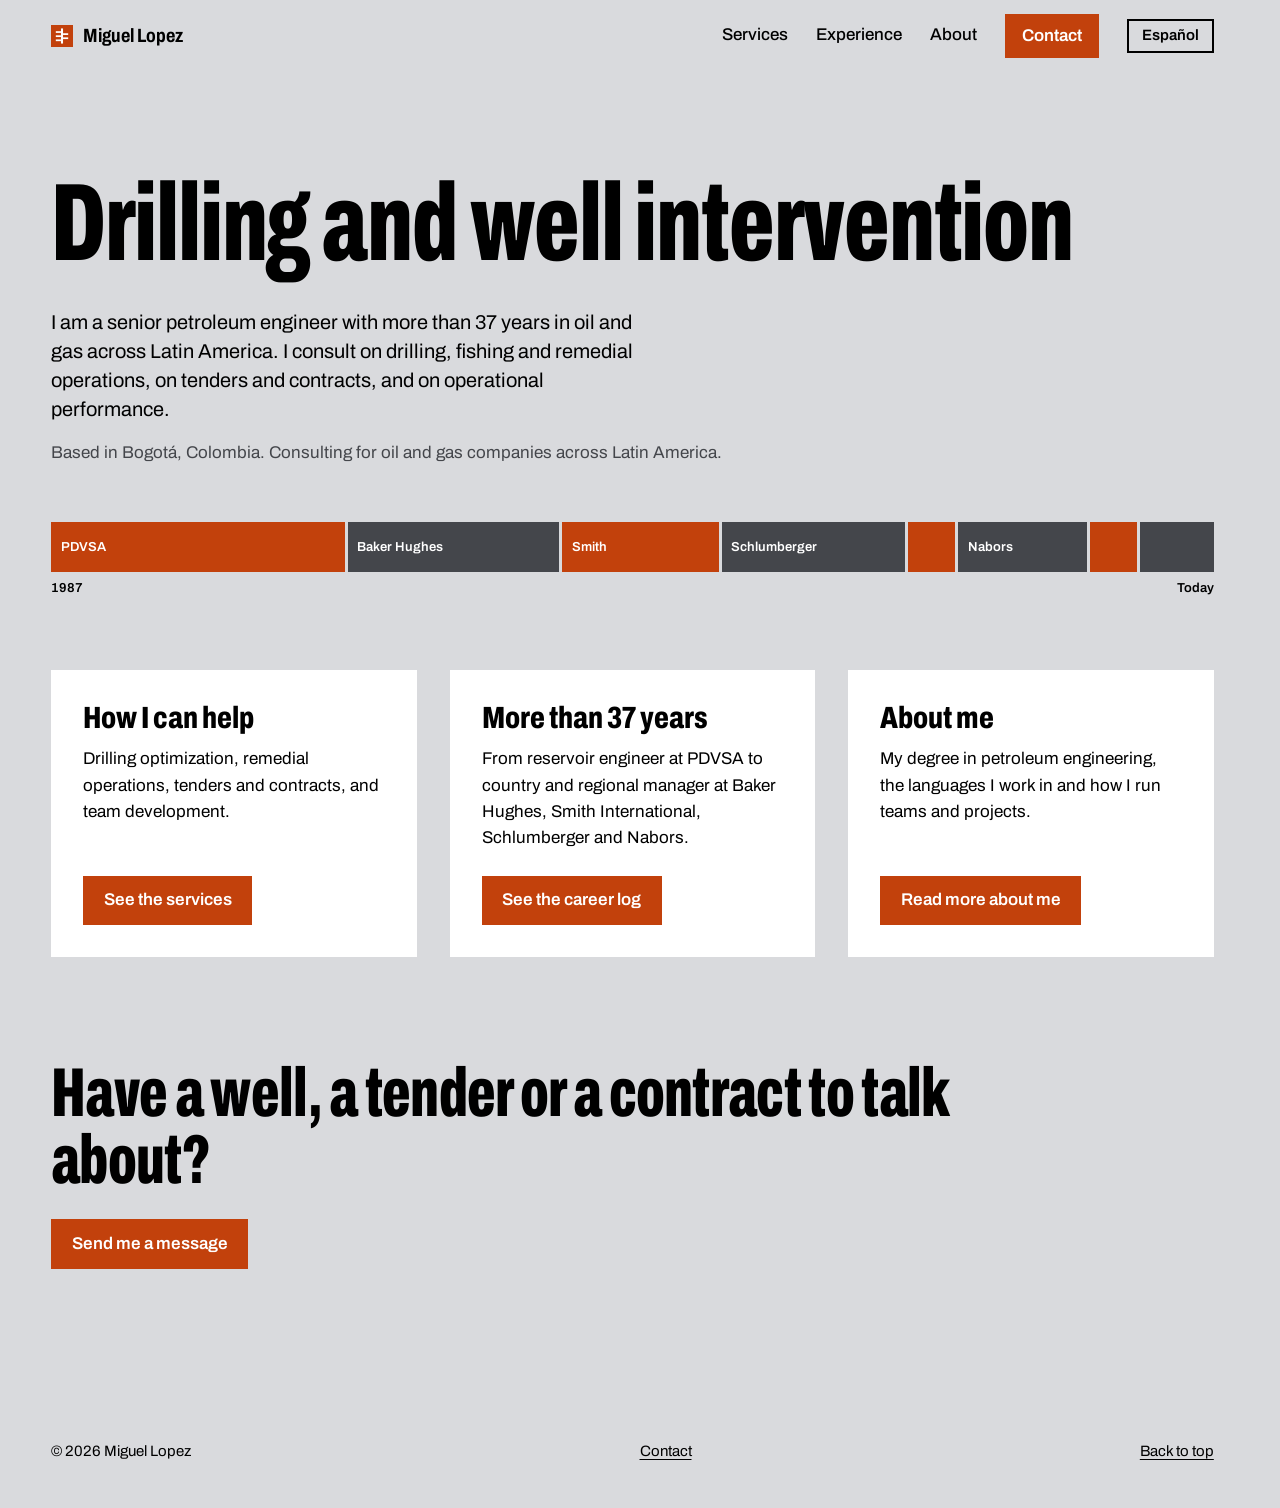
==== index.html @ 460500a6 "Add first version of the portfolio site Static site in English with a Spanish switch: home, services" ====
<!doctype html>
<html lang="en">
<head>
  <meta charset="utf-8">
  <meta name="viewport" content="width=device-width, initial-scale=1">
  <meta name="robots" content="noindex, nofollow">
  <title data-i18n="home.title">Miguel Lopez | Drilling and well intervention consultant</title>
  <meta name="description" content="Miguel Lopez is a senior petroleum engineer with more than 37 years in oil and gas across Latin America. Consulting on drilling, remedial operations, tenders and contracts." data-i18n-attr="content:home.desc">
  <meta name="theme-color" content="#d9dadd">
  <meta property="og:type" content="website">
  <meta property="og:title" content="Miguel Lopez | Drilling and well intervention consultant" data-i18n-attr="content:home.ogtitle">
  <meta property="og:description" content="Miguel Lopez is a senior petroleum engineer with more than 37 years in oil and gas across Latin America. Consulting on drilling, remedial operations, tenders and contracts." data-i18n-attr="content:home.desc">
  <link rel="icon" href="favicon.svg" type="image/svg+xml">
  <link rel="preconnect" href="https://fonts.googleapis.com">
  <link rel="preconnect" href="https://fonts.gstatic.com" crossorigin>
  <link rel="stylesheet" href="https://fonts.googleapis.com/css2?family=Archivo:wdth,wght@62..125,100..900&display=swap">
  <link rel="stylesheet" href="css/styles.css?v=20261123a">
</head>
<body id="top" data-page="home">
  <a class="skip-link" href="#main" data-i18n="skip">Skip to content</a>

  <header class="site-header">
    <div class="wrap">
      <a class="brand" href="index.html">
        <img src="favicon.svg" alt="" width="22" height="22">
        <span>Miguel Lopez</span>
      </a>
      <nav class="site-nav" aria-label="Main" data-i18n-attr="aria-label:nav.label">
        <ul class="nav-list">
          <li><a href="services.html" data-i18n="nav.services">Services</a></li>
          <li><a href="experience.html" data-i18n="nav.experience">Experience</a></li>
          <li><a href="about.html" data-i18n="nav.about">About</a></li>
          <li><a class="nav-cta" href="contact.html" data-i18n="nav.contact">Contact</a></li>
          <li><button class="lang-btn" id="lang-toggle" type="button" lang="es">Español</button></li>
        </ul>
      </nav>
    </div>
  </header>

  <main id="main" class="page wrap">
    <section class="hero">
      <h1 class="hero-title" data-i18n="home.10">Drilling and well intervention</h1>
      <p class="lede" data-i18n="home.11">I am a senior petroleum engineer with more than 37 years in oil and gas across Latin America. I consult on drilling, fishing and remedial operations, on tenders and contracts, and on operational performance.</p>
      <p class="hero-note" data-i18n="home.12">Based in Bogotá, Colombia. Consulting for oil and gas companies across Latin America.</p>
    </section>

    <figure class="strip-wrap">
      <div class="strip" role="img" aria-label="Career timeline from 1987 to today: PDVSA, Baker Hughes, Smith International, Schlumberger, independent work, Nabors, Wellbore Integrity Solutions and Roku Tech." data-i18n-attr="aria-label:home.strip.label">
        <span class="c2" style="--w: 10"><b>PDVSA</b></span>
        <span class="c1" style="--w: 7"><b>Baker Hughes</b></span>
        <span class="c2" style="--w: 5"><b>Smith</b></span>
        <span class="c1" style="--w: 6"><b>Schlumberger</b></span>
        <span class="c2" style="--w: 1"></span>
        <span class="c1" style="--w: 4"><b>Nabors</b></span>
        <span class="c2" style="--w: 1"></span>
        <span class="c1" style="--w: 2"></span>
      </div>
      <p class="strip-axis" aria-hidden="true"><span>1987</span><span data-i18n="strip.now">Today</span></p>
    </figure>

    <section class="cards" aria-label="Where to start" data-i18n-attr="aria-label:home.cards">
        <article class="card">
          <h2 class="card-title" data-i18n="home.1">How I can help</h2>
          <p data-i18n="home.2">Drilling optimization, remedial operations, tenders and contracts, and team development.</p>
          <p class="card-foot"><a class="btn" href="services.html" data-i18n="home.3">See the services</a></p>
        </article>
        <article class="card">
          <h2 class="card-title" data-i18n="home.4">More than 37 years</h2>
          <p data-i18n="home.5">From reservoir engineer at PDVSA to country and regional manager at Baker Hughes, Smith International, Schlumberger and Nabors.</p>
          <p class="card-foot"><a class="btn" href="experience.html" data-i18n="home.6">See the career log</a></p>
        </article>
        <article class="card">
          <h2 class="card-title" data-i18n="home.7">About me</h2>
          <p data-i18n="home.8">My degree in petroleum engineering, the languages I work in and how I run teams and projects.</p>
          <p class="card-foot"><a class="btn" href="about.html" data-i18n="home.9">Read more about me</a></p>
        </article>
    </section>

    <section class="closing" aria-labelledby="closing-title">
      <h2 class="closing-title" data-i18n="closing.title" id="closing-title">Have a well, a tender or a contract to talk about?</h2>
      <p class="closing-action"><a class="btn" href="contact.html" data-i18n="closing.btn">Send me a message</a></p>
    </section>
  </main>

  <footer class="site-footer">
    <div class="wrap">
      <p>&copy; <span data-year>2026</span> Miguel Lopez</p>
      <ul class="footer-links">
        <li><a href="contact.html" data-i18n="foot.contact">Contact</a></li>
      </ul>
      <a href="#top" data-i18n="foot.top">Back to top</a>
    </div>
  </footer>

  <script src="js/i18n.js?v=20261123a"></script>
  <script src="js/site.js?v=20261123a"></script>
</body>
</html>
---- css/styles.css ----
/* ==========================================================================
   Miguel Lopez: consulting site
   The page is a pasteboard with white panels on it. The one distinctive piece is the career
   strip and log: a drilling log where every company is a layer, as wide (strip) or as tall
   (log) as the years spent there. Everything else stays quiet.
   ========================================================================== */

/* ---------- Tokens ---------- */
:root {
  --pasteboard: #d9dadd;
  --artboard: #ffffff;
  --ink: #000000;
  --ink-soft: #44464b;
  --accent: #c2410c;        /* safety orange: white text on it is 5.2:1 */
  --accent-deep: #9a3412;   /* white text 7.3:1, and readable as text on the grey */
  --error: #a3001b;

  --font: "Archivo", "Bahnschrift", "Helvetica Neue", Arial, system-ui, sans-serif;

  --gutter: clamp(16px, 4vw, 56px);
  --gap: clamp(20px, 2.6vw, 40px);
  --max: 1360px;

  --step--1: 0.8125rem;
  --step-0: 1.0625rem;
  --step-1: 1.25rem;
  --step-2: clamp(1.5rem, 2.4vw, 2rem);
  --step-closing: clamp(2.1rem, 5.4vw, 4.4rem);
  --step-hero: clamp(2.7rem, 8.6vw, 8.5rem);
}

/* ---------- Base ---------- */
*,
*::before,
*::after { box-sizing: border-box; }

html {
  background: var(--pasteboard);
  -webkit-text-size-adjust: 100%;
  scroll-padding-top: 5rem;
  scrollbar-gutter: stable;
}

@media (prefers-reduced-motion: no-preference) {
  html { scroll-behavior: smooth; }
}

body {
  margin: 0;
  font-family: var(--font);
  font-size: var(--step-0);
  line-height: 1.55;
  color: var(--ink);
  background: var(--pasteboard);
  -webkit-font-smoothing: antialiased;
}

h1, h2, h3, p, ul, ol, dl, dd, figure { margin: 0; }
ul[class], ol[class] { list-style: none; padding: 0; }
button { font: inherit; color: inherit; }

a {
  color: inherit;
  text-underline-offset: 0.18em;
  text-decoration-thickness: 0.08em;
}
a:hover { text-decoration-thickness: 0.16em; }

[hidden] { display: none !important; }

:focus-visible {
  outline: 3px solid var(--accent-deep);
  outline-offset: 3px;
}

.visually-hidden {
  position: absolute;
  width: 1px; height: 1px;
  margin: -1px; padding: 0;
  overflow: hidden;
  clip: rect(0 0 0 0);
  white-space: nowrap;
  border: 0;
}

.skip-link {
  position: absolute;
  left: var(--gutter);
  top: -4rem;
  z-index: 100;
  padding: 0.6rem 1rem;
  background: var(--ink);
  color: #fff;
}
.skip-link:focus { top: 0.75rem; }

.wrap {
  width: 100%;
  max-width: var(--max);
  margin-inline: auto;
  padding-inline: var(--gutter);
}

.page { padding-block: clamp(1.5rem, 4vw, 3.5rem) clamp(3rem, 7vw, 6rem); }

/* ---------- Header ---------- */
.site-header {
  position: sticky;
  top: 0;
  z-index: 20;
  background: var(--pasteboard);
}
.site-header .wrap {
  display: flex;
  flex-wrap: wrap;
  align-items: center;
  justify-content: space-between;
  gap: 0.5rem 2rem;
  padding-block: 0.9rem;
}

.brand {
  display: inline-flex;
  align-items: center;
  gap: 0.6rem;
  padding-block: 0.25rem;
  font-size: 1.2rem;
  font-weight: 700;
  font-stretch: 80%;
  text-decoration: none;
}

.nav-list {
  display: flex;
  flex-wrap: wrap;
  align-items: center;
  gap: 0.25rem 1.75rem;
}
.site-nav a {
  display: inline-block;
  padding: 0.25rem 0;
  border-bottom: 2px solid transparent;
  font-weight: 500;
  text-decoration: none;
}
.site-nav a:hover { border-bottom-color: var(--ink); }
.site-nav a[aria-current] { border-bottom-color: var(--ink); font-weight: 700; }
.site-nav a.nav-cta {
  padding: 0.4rem 0.95rem;
  border: 2px solid var(--accent);
  background: var(--accent);
  color: #fff;
  font-weight: 600;
}
.site-nav a.nav-cta:hover { background: var(--accent-deep); border-color: var(--accent-deep); }

.lang-btn {
  min-height: 2rem;
  padding: 0.2rem 0.8rem;
  border: 2px solid var(--ink);
  background: transparent;
  font-size: 0.9375rem;
  font-weight: 600;
  cursor: pointer;
}
.lang-btn:hover { background: var(--ink); color: #fff; }

@media (max-width: 560px) {
  .site-header { position: static; }
  .nav-list { gap: 0.25rem 0.85rem; }
  .site-nav a.nav-cta { padding: 0.35rem 0.75rem; }
}

/* ---------- Buttons ---------- */
.btn {
  display: inline-block;
  padding: 0.6rem 1.15rem;
  border: 2px solid var(--accent);
  background: var(--accent);
  color: #fff;
  font-weight: 600;
  text-decoration: none;
  cursor: pointer;
}
.btn:hover { background: var(--accent-deep); border-color: var(--accent-deep); text-decoration: none; }
.btn--quiet { background: transparent; color: var(--ink); border-color: var(--ink); }
.btn--quiet:hover { background: var(--ink); border-color: var(--ink); color: #fff; }

/* ---------- Headlines ---------- */
.hero { padding-block: clamp(1rem, 4vw, 3rem) 0; }

.hero-title {
  max-width: 13em;
  font-size: var(--step-hero);
  font-weight: 800;
  font-stretch: 62%;
  line-height: 0.95;
  letter-spacing: -0.01em;
  overflow-wrap: break-word;
}

.lede { max-width: 38rem; margin-top: 2rem; font-size: var(--step-1); line-height: 1.45; }
.hero-note { margin-top: 1rem; color: var(--ink-soft); }

/* ---------- Career strip (Home and Experience) ---------- */
.strip-wrap { margin-top: clamp(2rem, 5vw, 3.5rem); }
.strip {
  display: flex;
  gap: 3px;
  height: 3.1rem;
}
.strip span {
  flex: var(--w) 1 0;
  min-width: 5px;
  display: flex;
  align-items: center;
  padding-inline: 0.6rem;
  overflow: hidden;
  color: #fff;
  font-size: var(--step--1);
  font-weight: 600;
  white-space: nowrap;
}
.strip b { font-weight: 600; }
.c1 { --c: var(--ink-soft); }
.c2 { --c: var(--accent); }
.strip span.c1, .strip span.c2 { background: var(--c); }
.strip-axis {
  display: flex;
  justify-content: space-between;
  margin-top: 0.4rem;
  font-size: var(--step--1);
  font-weight: 600;
  font-variant-numeric: tabular-nums;
}
@media (max-width: 640px) {
  .strip { height: 2.2rem; }
  .strip b { display: none; }
}

/* ---------- Home cards ---------- */
.cards {
  display: grid;
  grid-template-columns: repeat(auto-fit, minmax(min(100%, 19rem), 1fr));
  gap: var(--gap);
  margin-top: clamp(2.5rem, 6vw, 4.5rem);
}
.card {
  display: flex;
  flex-direction: column;
  gap: 0.75rem;
  padding: clamp(1.25rem, 2.6vw, 2rem);
  background: var(--artboard);
}
.card-title {
  font-size: var(--step-2);
  font-weight: 800;
  font-stretch: 75%;
  line-height: 1.05;
}
.card p { max-width: 30rem; }
.card-foot { margin-top: auto; padding-top: 0.75rem; }

/* ---------- Services ---------- */
.services { margin-top: clamp(2.5rem, 6vw, 4.5rem); }
.service {
  display: grid;
  grid-template-columns: minmax(0, 5fr) minmax(0, 7fr);
  gap: 0.5rem clamp(1.5rem, 4vw, 4rem);
  padding-block: clamp(1.25rem, 2.6vw, 2rem);
  border-top: 2px solid var(--ink);
}
.service:last-child { border-bottom: 2px solid var(--ink); }
.service-title {
  font-size: var(--step-2);
  font-weight: 800;
  font-stretch: 75%;
  line-height: 1.05;
}
.service-text { max-width: 38rem; }
@media (max-width: 760px) {
  .service { grid-template-columns: 1fr; }
}

/* ---------- Career log (Experience) ---------- */
ol.log {
  margin-top: clamp(2rem, 5vw, 3.5rem);
  padding: clamp(1.25rem, 3vw, 2.5rem);
  background: var(--artboard);
}
.log-item {
  display: grid;
  grid-template-columns: 8.5rem 14px minmax(0, 1fr);
  column-gap: clamp(1rem, 3vw, 2.5rem);
  padding-bottom: clamp(1.5rem, 3vw, 2.5rem);
}
.log-item + .log-item { padding-top: 0; }
.log-item:last-child { padding-bottom: 0; }
.log-years {
  font-weight: 700;
  font-variant-numeric: tabular-nums;
  line-height: 1.3;
  padding-top: 0.15rem;
}
.log-rail { background: var(--c); }
.log-company {
  font-size: var(--step-2);
  font-weight: 800;
  font-stretch: 75%;
  line-height: 1.05;
}
.log-place { margin-top: 0.15rem; color: var(--ink-soft); }
.log-roles { margin-block: 0.6rem 0.75rem; }
.log-roles li { padding-block: 0.1rem; }
.log-role { font-weight: 600; }
.log-role-years { color: var(--ink-soft); font-variant-numeric: tabular-nums; }
.log-body p { max-width: 42rem; }
.log-body p + p { margin-top: 0.7rem; }
@media (max-width: 700px) {
  .log-item { grid-template-columns: 10px minmax(0, 1fr); column-gap: 1rem; }
  .log-rail { grid-column: 1; grid-row: 1 / span 2; }
  .log-years { grid-column: 2; grid-row: 1; padding-top: 0; }
  .log-body { grid-column: 2; grid-row: 2; }
}

/* ---------- About ---------- */
.profile {
  display: grid;
  grid-template-columns: minmax(0, 7fr) minmax(0, 5fr);
  gap: clamp(1.5rem, 4vw, 4rem);
  margin-top: clamp(1.5rem, 4vw, 3rem);
  padding: clamp(1.25rem, 3.4vw, 3rem);
  background: var(--artboard);
}
.profile-name {
  font-size: var(--step-2);
  font-weight: 800;
  font-stretch: 75%;
  line-height: 1.05;
}
.profile-role { margin-top: 0.2rem; color: var(--ink-soft); font-weight: 600; }
.profile-main p:not(.profile-role) { max-width: 38rem; margin-top: 1rem; }
ol.steps {
  list-style: decimal;
  margin: 0.75rem 0 0;
  padding-left: 1.4rem;
  font-weight: 600;
}
ol.steps li { padding-left: 0.3rem; }
ol.steps + p { margin-top: 1rem; }
.facts { display: grid; gap: 1.25rem; align-content: start; }
.facts dt { font-size: var(--step--1); font-weight: 700; color: var(--ink-soft); }
.facts dd { margin-top: 0.15rem; }
.facts > div { padding-top: 0.9rem; border-top: 2px solid var(--ink); }
@media (max-width: 860px) {
  .profile { grid-template-columns: 1fr; }
}

.ways { margin-top: clamp(2.5rem, 6vw, 4.5rem); }
.ways-title {
  font-size: var(--step-2);
  font-weight: 800;
  font-stretch: 75%;
  line-height: 1.05;
}
.ways-list {
  display: grid;
  grid-template-columns: repeat(auto-fit, minmax(min(100%, 19rem), 1fr));
  gap: 0 var(--gap);
  margin-top: 1.25rem;
}
.ways-list li { padding-block: 0.9rem; border-top: 2px solid var(--ink); }

/* ---------- Contact ---------- */
.contact-grid {
  display: grid;
  grid-template-columns: minmax(0, 5fr) minmax(0, 7fr);
  gap: clamp(1.5rem, 4vw, 4rem);
  margin-top: clamp(1rem, 3vw, 2rem);
}
.contact-intro .lede { margin-top: 0; }
@media (max-width: 860px) {
  .contact-grid { grid-template-columns: 1fr; }
}
.form {
  display: grid;
  gap: 1.1rem;
  padding: clamp(1.25rem, 3vw, 2rem);
  background: var(--artboard);
}
.field { display: grid; gap: 0.4rem; }
.field label { font-weight: 600; }
.field input,
.field textarea {
  width: 100%;
  padding: 0.65rem 0.8rem;
  border: 2px solid var(--ink);
  border-radius: 0;
  background: #fff;
  font: inherit;
  color: var(--ink);
}
.field textarea { min-height: 9rem; resize: vertical; }
.field input:focus-visible,
.field textarea:focus-visible { border-color: var(--accent-deep); outline-offset: 0; }
.field-note { color: var(--ink-soft); font-size: 0.9375rem; }
.form .btn { justify-self: start; }
.form .btn:disabled { opacity: 0.6; cursor: wait; }
.form-status { min-height: 1.5em; }
.form-status[data-state="success"] { font-weight: 600; }
.form-status[data-state="error"] { color: var(--error); font-weight: 600; }

/* ---------- Closing band ---------- */
.closing { padding-block: clamp(3.5rem, 8vw, 7rem) 0; }
.closing-title {
  max-width: 14em;
  font-size: var(--step-closing);
  font-weight: 800;
  font-stretch: 62%;
  line-height: 0.98;
  letter-spacing: -0.01em;
}
.closing-action { margin-top: 1.5rem; }

/* ---------- Footer ---------- */
.site-footer { padding-block: clamp(3rem, 6vw, 5rem) 2.5rem; font-size: 0.9375rem; }
.site-footer .wrap {
  display: flex;
  flex-wrap: wrap;
  justify-content: space-between;
  align-items: center;
  gap: 0.75rem 2rem;
}
.footer-links { display: flex; flex-wrap: wrap; gap: 0.25rem 1.5rem; }
.site-footer a { display: inline-block; padding-block: 0.3rem; }

/* ---------- 404 ---------- */
.lost { padding-block: clamp(2rem, 8vw, 6rem); }
.lede--after { margin-top: 1.5rem; }
.actions { display: flex; flex-wrap: wrap; gap: 0.75rem; margin-top: 2rem; }
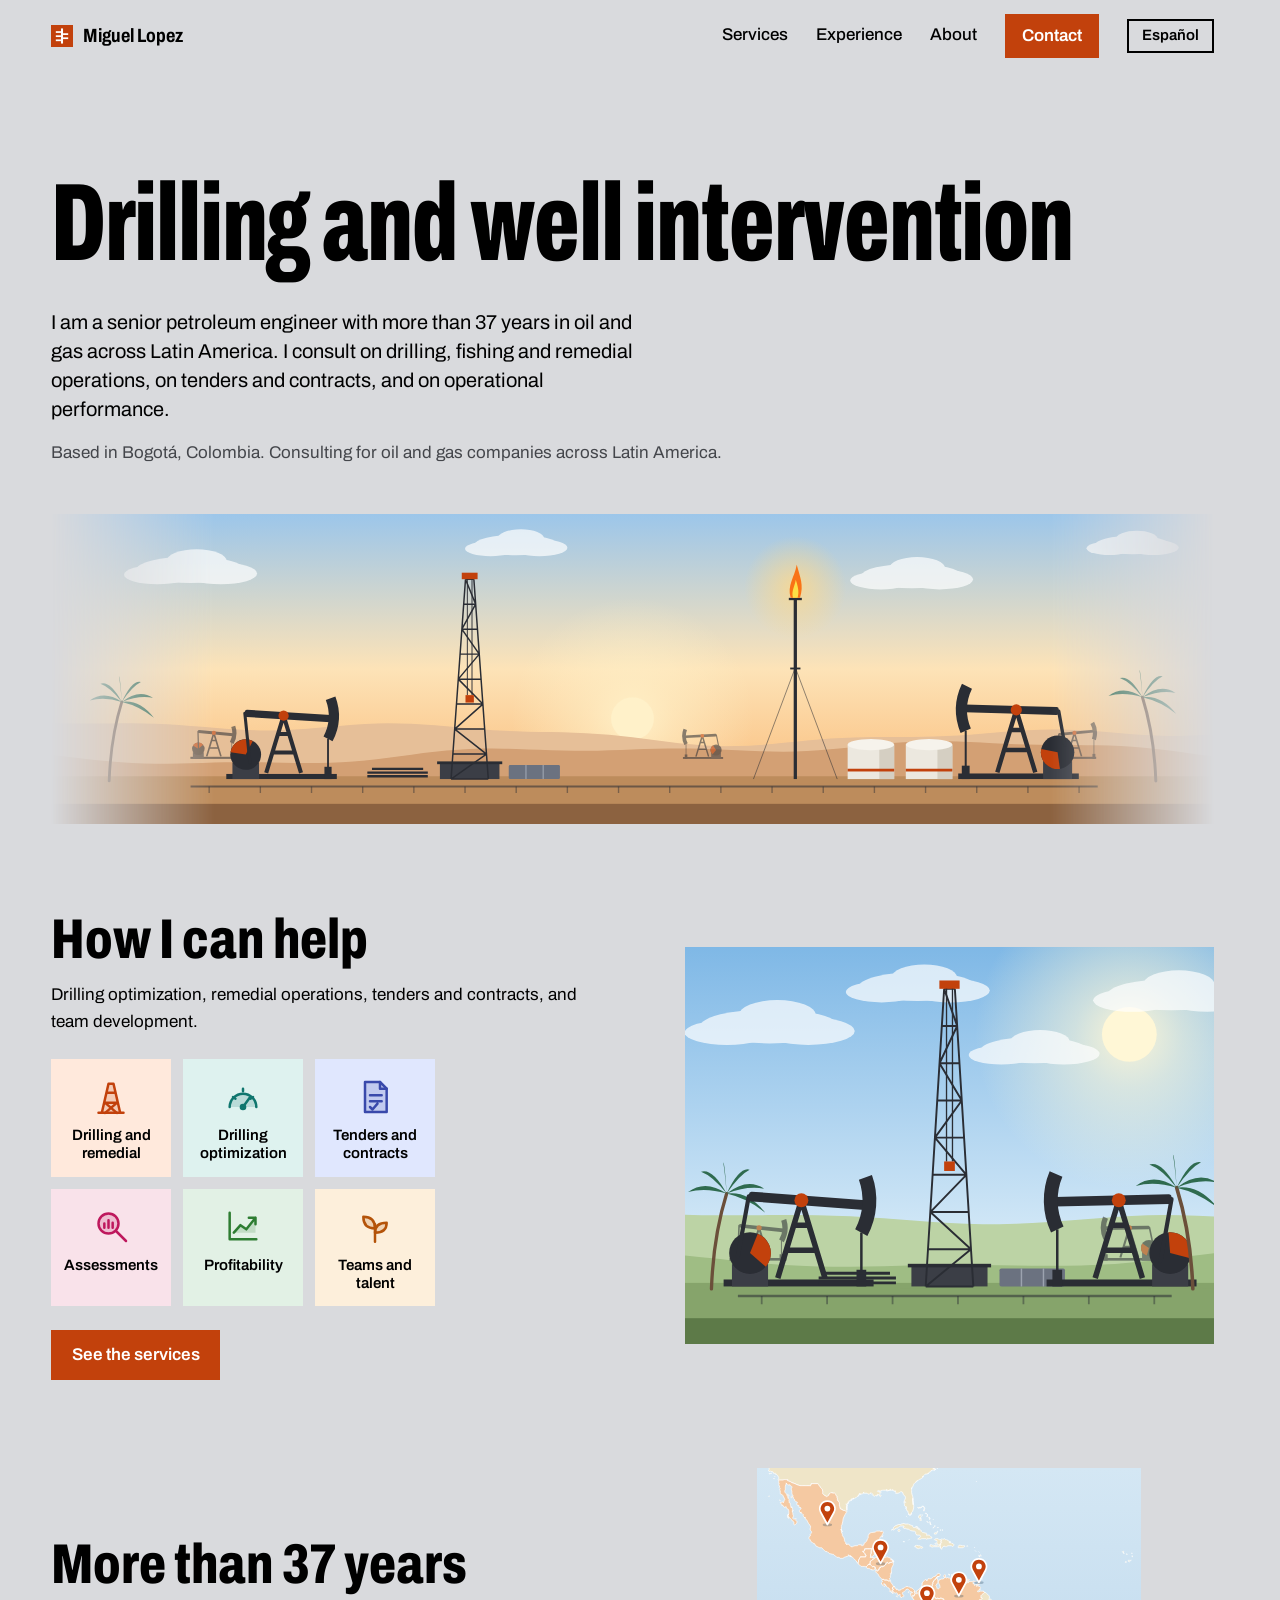
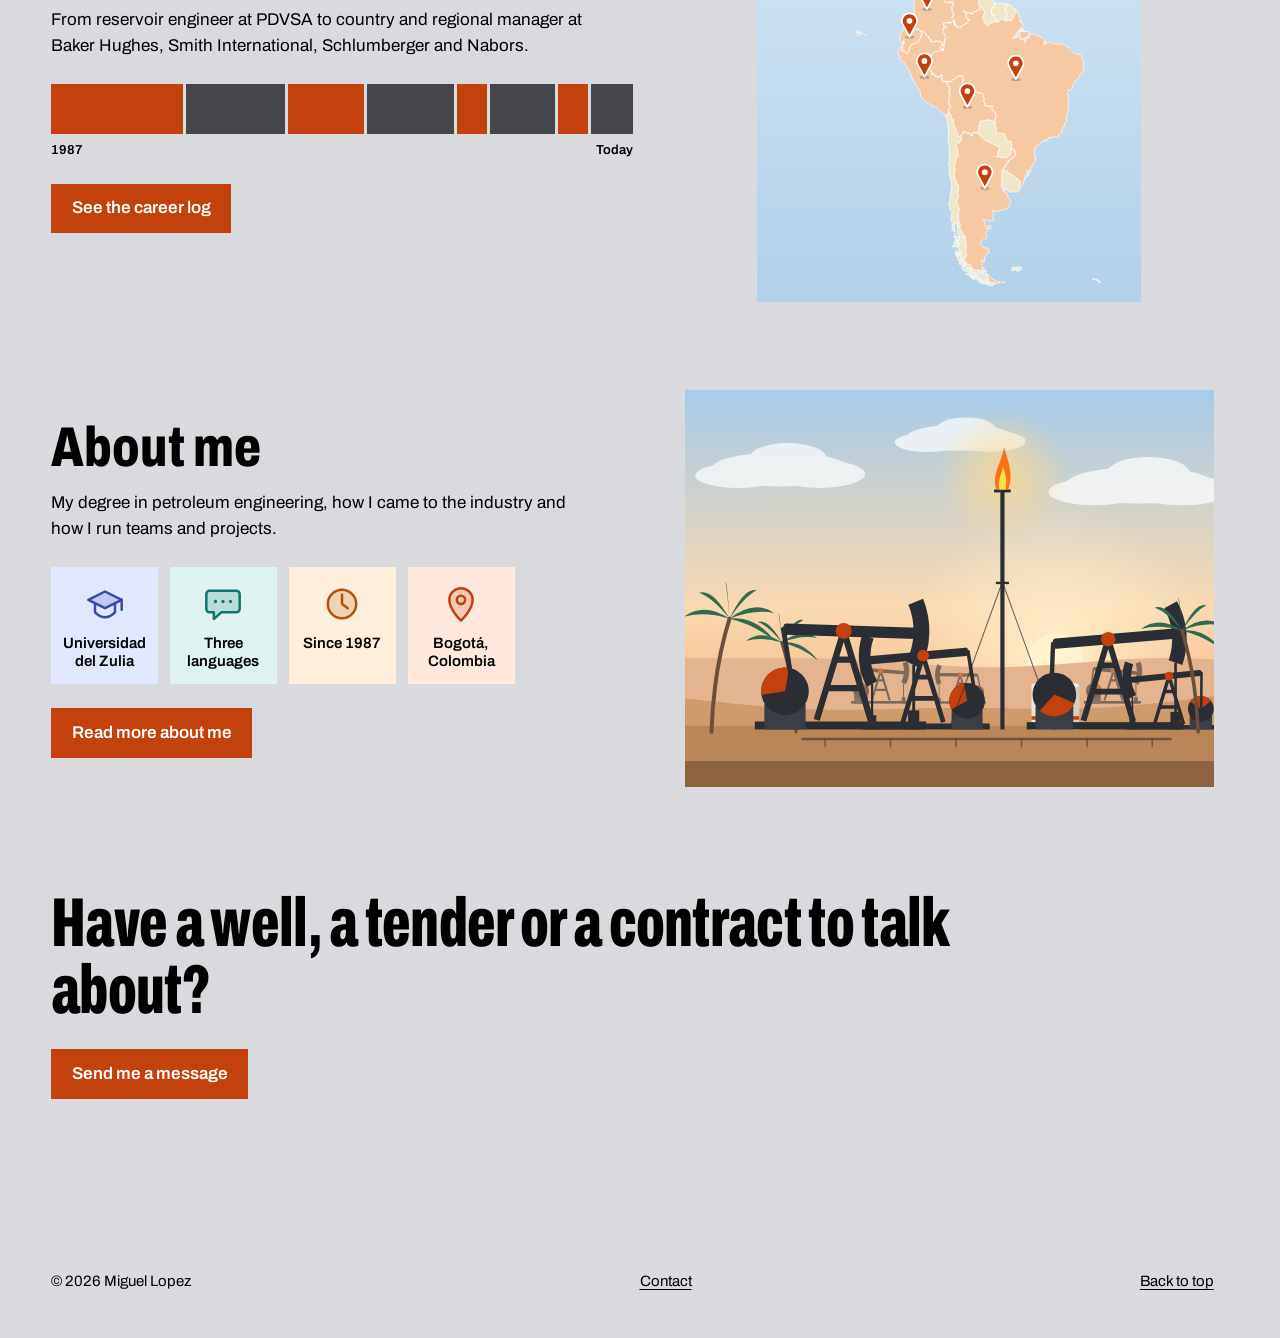
==== commit 21eb91ec: "Add oil-field pictures, icons and a map, and rewrite the About page Drawn scenes at the top of each " ====
--- a/index.html
+++ b/index.html
@@ -14,7 +14,7 @@
   <link rel="preconnect" href="https://fonts.googleapis.com">
   <link rel="preconnect" href="https://fonts.gstatic.com" crossorigin>
   <link rel="stylesheet" href="https://fonts.googleapis.com/css2?family=Archivo:wdth,wght@62..125,100..900&display=swap">
-  <link rel="stylesheet" href="css/styles.css?v=20261123a">
+  <link rel="stylesheet" href="css/styles.css?v=20261123d">
 </head>
 <body id="top" data-page="home">
   <a class="skip-link" href="#main" data-i18n="skip">Skip to content</a>
@@ -23,7 +23,7 @@
     <div class="wrap">
       <a class="brand" href="index.html">
         <img src="favicon.svg" alt="" width="22" height="22">
-        <span>Miguel Lopez</span>
+        <span translate="no">Miguel Lopez</span>
       </a>
       <nav class="site-nav" aria-label="Main" data-i18n-attr="aria-label:nav.label">
         <ul class="nav-list">
@@ -39,42 +39,68 @@
 
   <main id="main" class="page wrap">
     <section class="hero">
-      <h1 class="hero-title" data-i18n="home.10">Drilling and well intervention</h1>
-      <p class="lede" data-i18n="home.11">I am a senior petroleum engineer with more than 37 years in oil and gas across Latin America. I consult on drilling, fishing and remedial operations, on tenders and contracts, and on operational performance.</p>
-      <p class="hero-note" data-i18n="home.12">Based in Bogotá, Colombia. Consulting for oil and gas companies across Latin America.</p>
+      <h1 class="hero-title" data-i18n="home.20">Drilling and well intervention</h1>
+      <p class="lede" data-i18n="home.21">I am a senior petroleum engineer with more than 37 years in oil and gas across Latin America. I consult on drilling, fishing and remedial operations, on tenders and contracts, and on operational performance.</p>
+      <p class="hero-note" data-i18n="home.22">Based in Bogotá, Colombia. Consulting for oil and gas companies across Latin America.</p>
     </section>
 
-    <figure class="strip-wrap">
+    <div class="cover"><img src="assets/scenes/gold.svg" alt="" width="2500" height="667"></div>
+
+    <div class="rows">
+      <section class="row row--art" aria-labelledby="row-services">
+        <div class="row-main">
+          <h2 class="row-title" data-i18n="home.7" id="row-services">How I can help</h2>
+          <p class="row-text" data-i18n="home.8">Drilling optimization, remedial operations, tenders and contracts, and team development.</p>
+          <ul class="tiles tiles--3">
+          <li class="tile" style="--t: #ffe9dc"><img src="assets/icons/derrick.svg" alt="" width="40" height="40"><span data-i18n="home.1">Drilling and remedial</span></li>
+          <li class="tile" style="--t: #def2ef"><img src="assets/icons/gauge.svg" alt="" width="40" height="40"><span data-i18n="home.2">Drilling optimization</span></li>
+          <li class="tile" style="--t: #e0e7fe"><img src="assets/icons/contract.svg" alt="" width="40" height="40"><span data-i18n="home.3">Tenders and contracts</span></li>
+          <li class="tile" style="--t: #f9e2ea"><img src="assets/icons/magnifier.svg" alt="" width="40" height="40"><span data-i18n="home.4">Assessments</span></li>
+          <li class="tile" style="--t: #e2f1e5"><img src="assets/icons/trend.svg" alt="" width="40" height="40"><span data-i18n="home.5">Profitability</span></li>
+          <li class="tile" style="--t: #fdefdb"><img src="assets/icons/sprout.svg" alt="" width="40" height="40"><span data-i18n="home.6">Teams and talent</span></li>
+        </ul>
+          <p class="row-foot"><a class="btn" href="services.html" data-i18n="home.9">See the services</a></p>
+        </div>
+        <div class="row-art"><img src="assets/scenes/midday-card.svg" alt="" width="800" height="600"></div>
+      </section>
+
+      <section class="row row--art" aria-labelledby="row-experience">
+        <div class="row-main">
+          <h2 class="row-title" data-i18n="home.10" id="row-experience">More than 37 years</h2>
+          <p class="row-text" data-i18n-html="home.11">From reservoir engineer at <span translate="no">PDVSA</span> to country and regional manager at <span translate="no">Baker Hughes</span>, <span translate="no">Smith International</span>, <span translate="no">Schlumberger</span> and <span translate="no">Nabors</span>.</p>
+          <figure class="strip-wrap">
       <div class="strip" role="img" aria-label="Career timeline from 1987 to today: PDVSA, Baker Hughes, Smith International, Schlumberger, independent work, Nabors, Wellbore Integrity Solutions and Roku Tech." data-i18n-attr="aria-label:home.strip.label">
-        <span class="c2" style="--w: 10"><b>PDVSA</b></span>
-        <span class="c1" style="--w: 7"><b>Baker Hughes</b></span>
-        <span class="c2" style="--w: 5"><b>Smith</b></span>
-        <span class="c1" style="--w: 6"><b>Schlumberger</b></span>
+        <span class="c2" style="--w: 10"><b translate="no">PDVSA</b></span>
+        <span class="c1" style="--w: 7"><b translate="no">Baker Hughes</b></span>
+        <span class="c2" style="--w: 5"><b translate="no">Smith</b></span>
+        <span class="c1" style="--w: 6"><b translate="no">Schlumberger</b></span>
         <span class="c2" style="--w: 1"></span>
-        <span class="c1" style="--w: 4"><b>Nabors</b></span>
+        <span class="c1" style="--w: 4"><b translate="no">Nabors</b></span>
         <span class="c2" style="--w: 1"></span>
         <span class="c1" style="--w: 2"></span>
       </div>
       <p class="strip-axis" aria-hidden="true"><span>1987</span><span data-i18n="strip.now">Today</span></p>
     </figure>
+          <p class="row-foot"><a class="btn" href="experience.html" data-i18n="home.12">See the career log</a></p>
+        </div>
+        <div class="row-art row-art--map"><img src="assets/about/americas-map.svg" alt="" width="760" height="860"></div>
+      </section>
 
-    <section class="cards" aria-label="Where to start" data-i18n-attr="aria-label:home.cards">
-        <article class="card">
-          <h2 class="card-title" data-i18n="home.1">How I can help</h2>
-          <p data-i18n="home.2">Drilling optimization, remedial operations, tenders and contracts, and team development.</p>
-          <p class="card-foot"><a class="btn" href="services.html" data-i18n="home.3">See the services</a></p>
-        </article>
-        <article class="card">
-          <h2 class="card-title" data-i18n="home.4">More than 37 years</h2>
-          <p data-i18n="home.5">From reservoir engineer at PDVSA to country and regional manager at Baker Hughes, Smith International, Schlumberger and Nabors.</p>
-          <p class="card-foot"><a class="btn" href="experience.html" data-i18n="home.6">See the career log</a></p>
-        </article>
-        <article class="card">
-          <h2 class="card-title" data-i18n="home.7">About me</h2>
-          <p data-i18n="home.8">My degree in petroleum engineering, the languages I work in and how I run teams and projects.</p>
-          <p class="card-foot"><a class="btn" href="about.html" data-i18n="home.9">Read more about me</a></p>
-        </article>
-    </section>
+      <section class="row row--art" aria-labelledby="row-about">
+        <div class="row-main">
+          <h2 class="row-title" data-i18n="home.17" id="row-about">About me</h2>
+          <p class="row-text" data-i18n="home.18">My degree in petroleum engineering, how I came to the industry and how I run teams and projects.</p>
+          <ul class="tiles">
+          <li class="tile" style="--t: #e0e7fe"><img src="assets/icons/cap.svg" alt="" width="40" height="40"><span data-i18n-html="home.13"><span translate="no">Universidad del Zulia</span></span></li>
+          <li class="tile" style="--t: #def2ef"><img src="assets/icons/speech.svg" alt="" width="40" height="40"><span data-i18n="home.14">Three languages</span></li>
+          <li class="tile" style="--t: #fdefdb"><img src="assets/icons/clock.svg" alt="" width="40" height="40"><span data-i18n="home.15">Since 1987</span></li>
+          <li class="tile" style="--t: #ffe9dc"><img src="assets/icons/pin.svg" alt="" width="40" height="40"><span data-i18n="home.16">Bogotá, Colombia</span></li>
+        </ul>
+          <p class="row-foot"><a class="btn" href="about.html" data-i18n="home.19">Read more about me</a></p>
+        </div>
+        <div class="row-art"><img src="assets/scenes/dusk-card.svg" alt="" width="800" height="600"></div>
+      </section>
+    </div>
 
     <section class="closing" aria-labelledby="closing-title">
       <h2 class="closing-title" data-i18n="closing.title" id="closing-title">Have a well, a tender or a contract to talk about?</h2>
@@ -84,7 +110,7 @@
 
   <footer class="site-footer">
     <div class="wrap">
-      <p>&copy; <span data-year>2026</span> Miguel Lopez</p>
+      <p>&copy; <span data-year>2026</span> <span translate="no">Miguel Lopez</span></p>
       <ul class="footer-links">
         <li><a href="contact.html" data-i18n="foot.contact">Contact</a></li>
       </ul>
@@ -92,7 +118,7 @@
     </div>
   </footer>
 
-  <script src="js/i18n.js?v=20261123a"></script>
-  <script src="js/site.js?v=20261123a"></script>
+  <script src="js/i18n.js?v=20261123d"></script>
+  <script src="js/site.js?v=20261123d"></script>
 </body>
 </html>
--- a/css/styles.css
+++ b/css/styles.css
@@ -1,8 +1,8 @@
 /* ==========================================================================
    Miguel Lopez: consulting site
-   The page is a pasteboard with white panels on it. The one distinctive piece is the career
-   strip and log: a drilling log where every company is a layer, as wide (strip) or as tall
-   (log) as the years spent there. Everything else stays quiet.
+   The page is a pasteboard with white panels on it. The distinctive pieces are the career
+   strip and log (a drilling log where every company is a layer, as wide or as tall as the years
+   spent there) and the drawn oil-field scenes, in the same layout as the portfolio site.
    ========================================================================== */
 
 /* ---------- Tokens ---------- */
@@ -203,7 +203,7 @@
 .hero-note { margin-top: 1rem; color: var(--ink-soft); }
 
 /* ---------- Career strip (Home and Experience) ---------- */
-.strip-wrap { margin-top: clamp(2rem, 5vw, 3.5rem); }
+.strip-wrap { margin-top: clamp(2rem, 5vw, 3.5rem); container-type: inline-size; }
 .strip {
   display: flex;
   gap: 3px;
@@ -235,31 +235,101 @@
 }
 @media (max-width: 640px) {
   .strip { height: 2.2rem; }
+}
+/* The names only fit when the strip is wide enough; the text around it lists the companies. */
+@container (max-width: 40rem) {
   .strip b { display: none; }
 }
 
-/* ---------- Home cards ---------- */
-.cards {
-  display: grid;
-  grid-template-columns: repeat(auto-fit, minmax(min(100%, 19rem), 1fr));
-  gap: var(--gap);
-  margin-top: clamp(2.5rem, 6vw, 4.5rem);
-}
-.card {
+/* ---------- Pictures, tiles and the rows on the home page ---------- */
+.cover {
+  aspect-ratio: 15 / 4;
+  overflow: hidden;
+  margin-top: clamp(1.5rem, 4vw, 3rem);
+  -webkit-mask-image: linear-gradient(90deg, transparent 0, #000 14%, #000 86%, transparent 100%);
+  mask-image: linear-gradient(90deg, transparent 0, #000 14%, #000 86%, transparent 100%);
+}
+.cover img { display: block; width: 100%; height: 100%; object-fit: cover; }
+@media (max-width: 760px) {
+  .cover {
+    aspect-ratio: 2 / 1;
+    -webkit-mask-image: linear-gradient(90deg, transparent 0, #000 8%, #000 92%, transparent 100%);
+    mask-image: linear-gradient(90deg, transparent 0, #000 8%, #000 92%, transparent 100%);
+  }
+}
+
+.icon-box {
+  display: grid;
+  place-items: center;
+  flex: none;
+  width: 3.5rem;
+  height: 3.5rem;
+  background: var(--t, #fff);
+}
+.icon-box img { width: 2rem; height: 2rem; }
+.icon-box--big { width: 4.5rem; height: 4.5rem; }
+.icon-box--big img { width: 2.5rem; height: 2.5rem; }
+
+.tiles {
+  display: grid;
+  grid-template-columns: repeat(auto-fill, minmax(6.25rem, 1fr));
+  gap: 0.75rem;
+  max-width: 48rem;
+  margin-top: 1.5rem;
+}
+.tile {
   display: flex;
   flex-direction: column;
-  gap: 0.75rem;
-  padding: clamp(1.25rem, 2.6vw, 2rem);
-  background: var(--artboard);
-}
-.card-title {
-  font-size: var(--step-2);
+  align-items: center;
+  gap: 0.6rem;
+  padding: 1.1rem 0.5rem 0.9rem;
+  background: var(--t, #fff);
+  font-size: 0.9375rem;
+  font-weight: 600;
+  line-height: 1.2;
+  text-align: center;
+}
+.tile img { width: 2.5rem; height: 2.5rem; }
+.tiles--3 { grid-template-columns: repeat(3, minmax(0, 1fr)); max-width: 24rem; }
+.tiles--steps { grid-template-columns: repeat(auto-fit, minmax(9rem, 1fr)); max-width: 52rem; }
+.step-no {
+  font-size: 2.25rem;
+  font-weight: 800;
+  font-stretch: 62%;
+  line-height: 1;
+  color: var(--accent-deep);
+}
+@media (max-width: 560px) {
+  .tiles { grid-template-columns: repeat(3, minmax(0, 1fr)); gap: 0.5rem; }
+  .tiles--steps { grid-template-columns: repeat(2, minmax(0, 1fr)); }
+  .tile { padding-inline: 0.25rem; font-size: 0.875rem; }
+}
+
+.rows { display: grid; gap: clamp(3rem, 7vw, 5.5rem); margin-top: clamp(3rem, 7vw, 5.5rem); }
+.row-title {
+  font-size: clamp(2rem, 4.4vw, 3.5rem);
   font-weight: 800;
   font-stretch: 75%;
-  line-height: 1.05;
-}
-.card p { max-width: 30rem; }
-.card-foot { margin-top: auto; padding-top: 0.75rem; }
+  line-height: 1;
+}
+.row-text { max-width: 34rem; margin-top: 0.9rem; }
+.row-foot { margin-top: 1.5rem; }
+.row .strip-wrap { max-width: 48rem; margin-top: 1.5rem; }
+.row--art {
+  display: grid;
+  grid-template-columns: minmax(0, 1.1fr) minmax(0, 1fr);
+  gap: clamp(1.5rem, 4vw, 4rem);
+  align-items: center;
+}
+.row-art { overflow: hidden; background: var(--artboard); }
+.row-art img { display: block; width: 100%; height: auto; }
+.row-art--map { background: none; text-align: center; }
+.row-art--map img { max-width: 24rem; margin-inline: auto; }
+@media (max-width: 900px) {
+  .row--art { grid-template-columns: 1fr; }
+  .row-art { max-width: 32rem; }
+}
+.method { margin-top: clamp(3rem, 7vw, 5.5rem); }
 
 /* ---------- Services ---------- */
 .services { margin-top: clamp(2.5rem, 6vw, 4.5rem); }
@@ -277,6 +347,7 @@
   font-stretch: 75%;
   line-height: 1.05;
 }
+.service-head { display: flex; align-items: center; gap: 1rem; }
 .service-text { max-width: 38rem; }
 @media (max-width: 760px) {
   .service { grid-template-columns: 1fr; }
@@ -303,6 +374,9 @@
   padding-top: 0.15rem;
 }
 .log-rail { background: var(--c); }
+.log-head { display: flex; align-items: center; gap: 0.9rem; }
+.log-head .icon-box { width: 3rem; height: 3rem; }
+.log-head .icon-box img { width: 1.75rem; height: 1.75rem; }
 .log-company {
   font-size: var(--step-2);
   font-weight: 800;
@@ -323,53 +397,94 @@
   .log-body { grid-column: 2; grid-row: 2; }
 }
 
-/* ---------- About ---------- */
+/* The map of the Americas: on the Experience page and in the About card */
+.exp-top {
+  display: grid;
+  grid-template-columns: minmax(0, 1.6fr) minmax(0, 1fr);
+  gap: clamp(1.5rem, 4vw, 4rem);
+  align-items: center;
+}
+.exp-text .strip-wrap { margin-top: clamp(1.5rem, 3vw, 2.5rem); }
+.map { background: var(--artboard); padding: 0.75rem 0.75rem 1rem; }
+.map img { display: block; width: 100%; height: auto; }
+.map figcaption { margin-top: 0.6rem; font-size: 0.875rem; line-height: 1.4; color: var(--ink-soft); }
+@media (max-width: 860px) {
+  .exp-top { grid-template-columns: 1fr; }
+  .map { max-width: 26rem; }
+}
+
+/* ---------- About: the profile card ---------- */
 .profile {
-  display: grid;
-  grid-template-columns: minmax(0, 7fr) minmax(0, 5fr);
-  gap: clamp(1.5rem, 4vw, 4rem);
-  margin-top: clamp(1.5rem, 4vw, 3rem);
-  padding: clamp(1.25rem, 3.4vw, 3rem);
+  --pad: clamp(1.25rem, 3.5vw, 3rem);
+  --photo: clamp(7.5rem, 14vw, 11.5rem);
   background: var(--artboard);
+  padding-bottom: clamp(1.25rem, 3vw, 2.5rem);
+}
+.profile-cover { margin-top: 0; }
+.profile-head { padding-inline: var(--pad); }
+.profile-photo {
+  display: block;
+  position: relative;
+  width: var(--photo);
+  height: var(--photo);
+  margin-top: calc(var(--photo) / -2);
+  border: 6px solid var(--artboard);
+  border-radius: 50%;
+  background: var(--artboard);
+  box-shadow: 0 0 0 1px rgba(0, 0, 0, 0.12);
+  object-fit: cover;
 }
 .profile-name {
+  margin-top: 1rem;
+  font-size: clamp(2.1rem, 5vw, 3.75rem);
+  font-weight: 800;
+  font-stretch: 62%;
+  line-height: 1;
+  letter-spacing: -0.01em;
+}
+.profile-place { margin-top: 0.5rem; color: var(--ink-soft); }
+.profile-lede { max-width: 44rem; margin-top: 1.25rem; font-size: var(--step-1); line-height: 1.45; }
+.profile-body {
+  display: grid;
+  grid-template-columns: minmax(0, 1.4fr) minmax(0, 1fr);
+  gap: clamp(2rem, 5vw, 5rem);
+  margin: clamp(1.5rem, 3vw, 2.5rem) var(--pad) 0;
+  padding-top: clamp(1.5rem, 3vw, 2.5rem);
+  border-top: 1px solid rgba(0, 0, 0, 0.14);
+}
+.profile-section h2 {
+  margin-bottom: 1rem;
   font-size: var(--step-2);
   font-weight: 800;
   font-stretch: 75%;
   line-height: 1.05;
 }
-.profile-role { margin-top: 0.2rem; color: var(--ink-soft); font-weight: 600; }
-.profile-main p:not(.profile-role) { max-width: 38rem; margin-top: 1rem; }
-ol.steps {
-  list-style: decimal;
-  margin: 0.75rem 0 0;
-  padding-left: 1.4rem;
-  font-weight: 600;
-}
-ol.steps li { padding-left: 0.3rem; }
-ol.steps + p { margin-top: 1rem; }
-.facts { display: grid; gap: 1.25rem; align-content: start; }
-.facts dt { font-size: var(--step--1); font-weight: 700; color: var(--ink-soft); }
-.facts dd { margin-top: 0.15rem; }
-.facts > div { padding-top: 0.9rem; border-top: 2px solid var(--ink); }
-@media (max-width: 860px) {
-  .profile { grid-template-columns: 1fr; }
-}
-
-.ways { margin-top: clamp(2.5rem, 6vw, 4.5rem); }
-.ways-title {
-  font-size: var(--step-2);
-  font-weight: 800;
-  font-stretch: 75%;
-  line-height: 1.05;
-}
-.ways-list {
-  display: grid;
-  grid-template-columns: repeat(auto-fit, minmax(min(100%, 19rem), 1fr));
-  gap: 0 var(--gap);
-  margin-top: 1.25rem;
-}
-.ways-list li { padding-block: 0.9rem; border-top: 2px solid var(--ink); }
+.profile-section h2.profile-h2--next { margin-top: clamp(2rem, 4vw, 3rem); }
+.profile-story p { max-width: 40rem; font-size: 1.125rem; line-height: 1.6; }
+.profile-story p + p { margin-top: 1rem; }
+.strengths { max-width: 40rem; margin-top: 1.25rem; }
+.strength {
+  display: grid;
+  grid-template-columns: 3.5rem minmax(0, 1fr);
+  gap: 1rem;
+  padding-block: 1rem;
+  border-top: 1px solid rgba(0, 0, 0, 0.14);
+}
+.strength-title { font-size: 1.125rem; font-weight: 700; line-height: 1.2; }
+.strength p { margin-top: 0.25rem; font-size: 1.0625rem; line-height: 1.5; }
+.profile-side { display: grid; align-content: start; gap: clamp(2rem, 4vw, 3rem); }
+.glance { display: grid; grid-template-columns: repeat(2, minmax(0, 1fr)); gap: 0.75rem; }
+.fact { display: grid; align-content: start; gap: 0.3rem; padding: 1rem; background: var(--t); }
+.fact dt { display: grid; gap: 0.5rem; font-size: 0.8125rem; font-weight: 700; color: var(--ink-soft); }
+.fact dt img { width: 2.25rem; height: 2.25rem; }
+.fact dd { font-size: 0.9375rem; font-weight: 600; line-height: 1.3; }
+.profile .map { padding: 0; background: none; }
+@media (max-width: 900px) {
+  .profile-body { grid-template-columns: 1fr; }
+}
+@media (max-width: 480px) {
+  .glance { grid-template-columns: 1fr; }
+}
 
 /* ---------- Contact ---------- */
 .contact-grid {
@@ -379,6 +494,11 @@
   margin-top: clamp(1rem, 3vw, 2rem);
 }
 .contact-intro .lede { margin-top: 0; }
+.contact-art { aspect-ratio: 4 / 3; margin-top: 2rem; overflow: hidden; }
+.contact-art img { display: block; width: 100%; height: 100%; object-fit: cover; }
+@media (max-width: 860px) {
+  .contact-art { aspect-ratio: 2 / 1; }
+}
 @media (max-width: 860px) {
   .contact-grid { grid-template-columns: 1fr; }
 }
@@ -420,6 +540,7 @@
   line-height: 0.98;
   letter-spacing: -0.01em;
 }
+.closing-sub { max-width: 34rem; margin-top: 1rem; font-size: var(--step-1); line-height: 1.45; }
 .closing-action { margin-top: 1.5rem; }
 
 /* ---------- Footer ---------- */
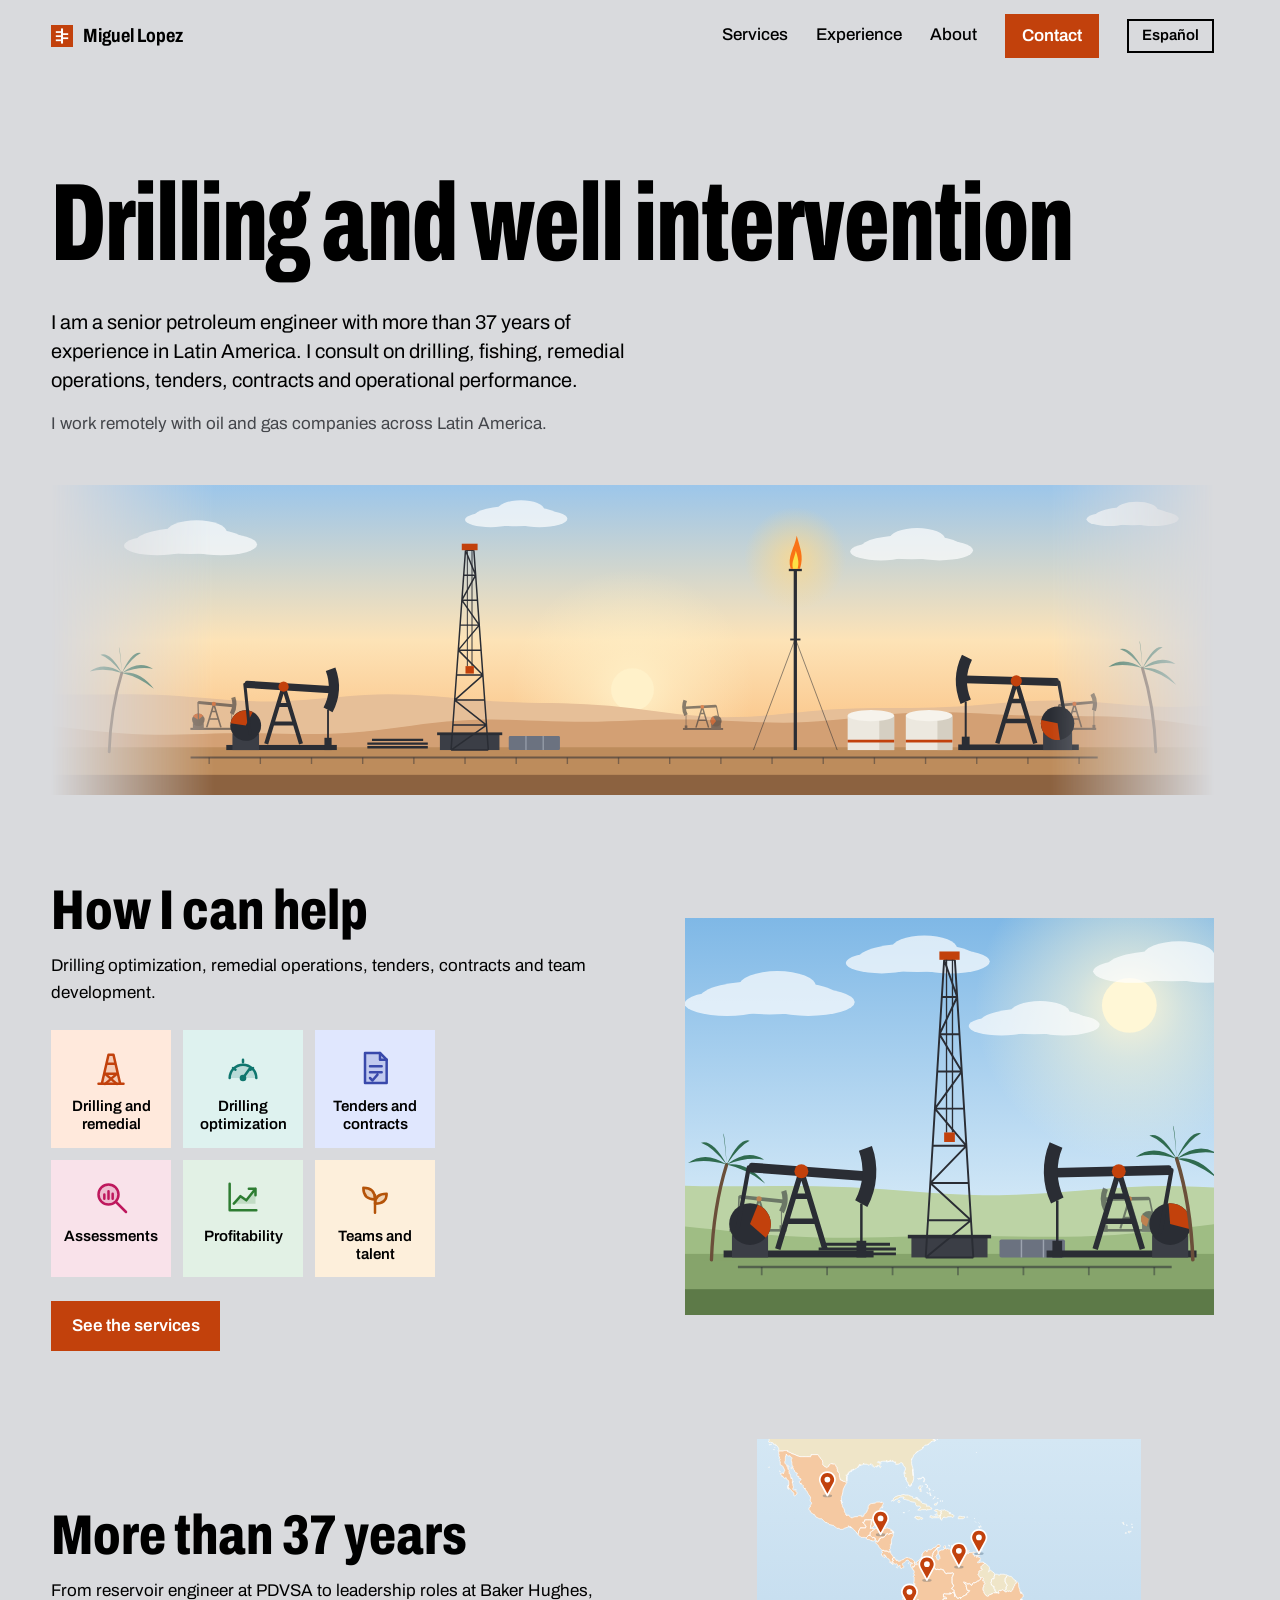
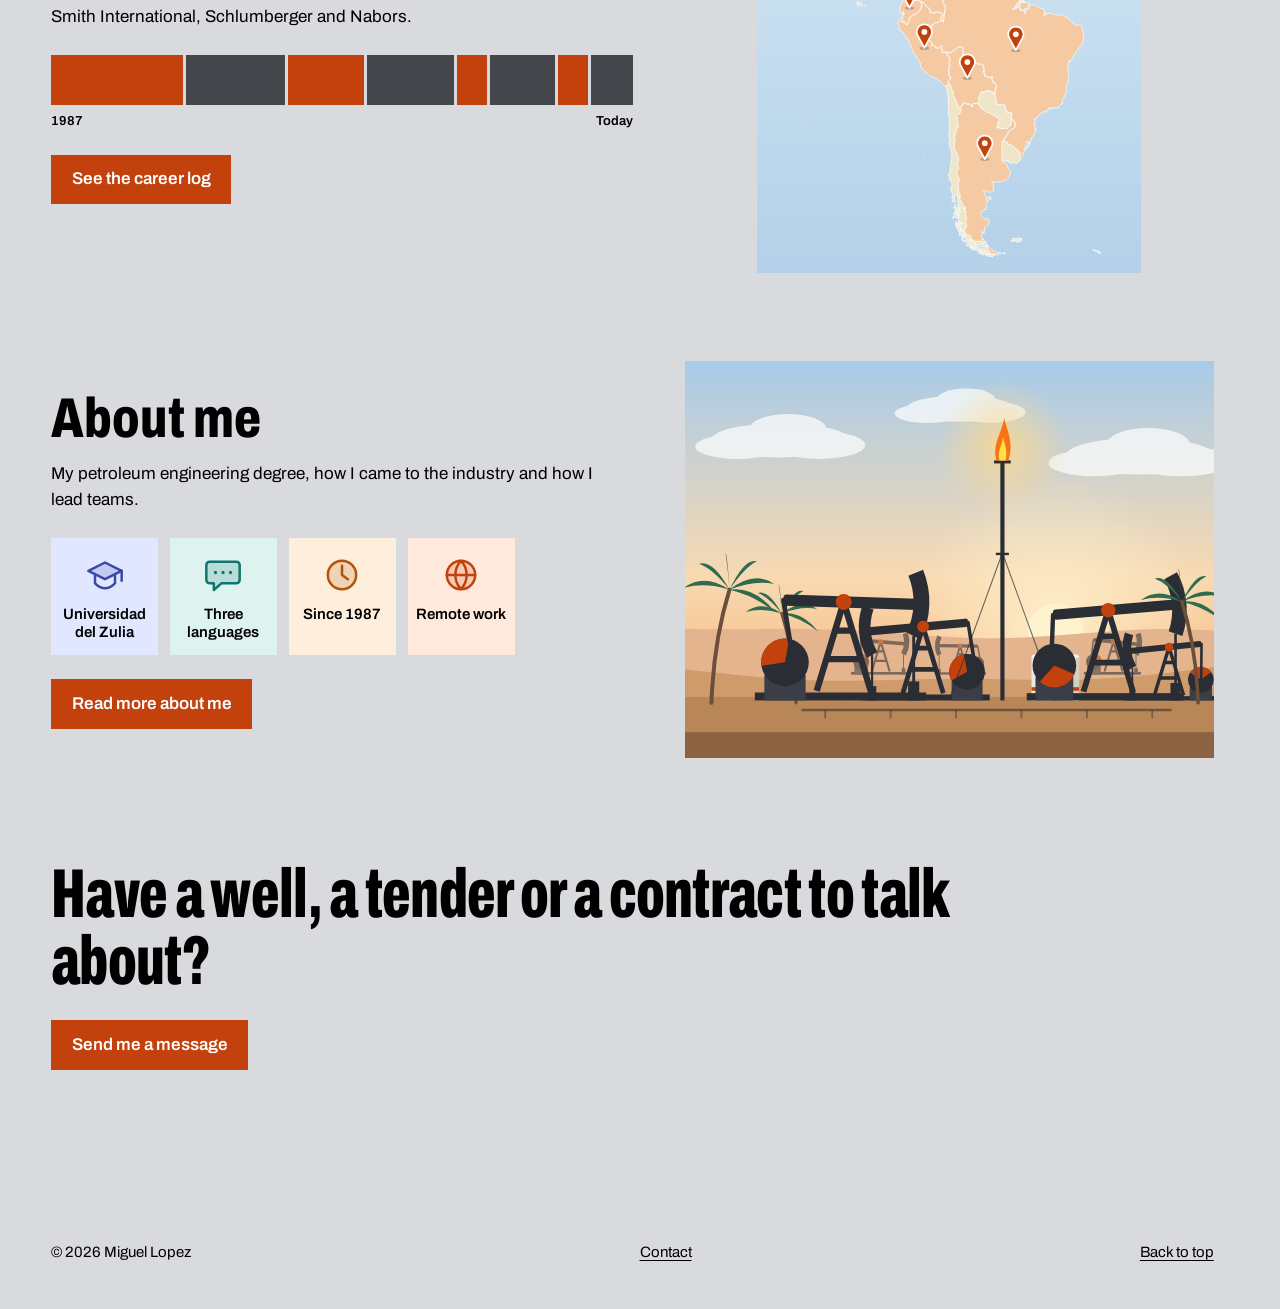
==== commit 6c42881d: "Rewrite lists with commas, drop "senior" in Spanish, remove location - Lists use commas with a singl" ====
--- a/index.html
+++ b/index.html
@@ -3,18 +3,18 @@
 <head>
   <meta charset="utf-8">
   <meta name="viewport" content="width=device-width, initial-scale=1">
-  <meta name="robots" content="noindex, nofollow">
+  <meta name="robots" content="noindex, nofollow, noarchive">
   <title data-i18n="home.title">Miguel Lopez | Drilling and well intervention consultant</title>
-  <meta name="description" content="Miguel Lopez is a senior petroleum engineer with more than 37 years in oil and gas across Latin America. Consulting on drilling, remedial operations, tenders and contracts." data-i18n-attr="content:home.desc">
+  <meta name="description" content="Miguel Lopez is a senior petroleum engineer with more than 37 years of experience in Latin America. Remote consulting on drilling, remedial operations, tenders and contracts." data-i18n-attr="content:home.desc">
   <meta name="theme-color" content="#d9dadd">
   <meta property="og:type" content="website">
   <meta property="og:title" content="Miguel Lopez | Drilling and well intervention consultant" data-i18n-attr="content:home.ogtitle">
-  <meta property="og:description" content="Miguel Lopez is a senior petroleum engineer with more than 37 years in oil and gas across Latin America. Consulting on drilling, remedial operations, tenders and contracts." data-i18n-attr="content:home.desc">
+  <meta property="og:description" content="Miguel Lopez is a senior petroleum engineer with more than 37 years of experience in Latin America. Remote consulting on drilling, remedial operations, tenders and contracts." data-i18n-attr="content:home.desc">
   <link rel="icon" href="favicon.svg" type="image/svg+xml">
   <link rel="preconnect" href="https://fonts.googleapis.com">
   <link rel="preconnect" href="https://fonts.gstatic.com" crossorigin>
   <link rel="stylesheet" href="https://fonts.googleapis.com/css2?family=Archivo:wdth,wght@62..125,100..900&display=swap">
-  <link rel="stylesheet" href="css/styles.css?v=20261123d">
+  <link rel="stylesheet" href="css/styles.css?v=20261123f">
 </head>
 <body id="top" data-page="home">
   <a class="skip-link" href="#main" data-i18n="skip">Skip to content</a>
@@ -40,8 +40,8 @@
   <main id="main" class="page wrap">
     <section class="hero">
       <h1 class="hero-title" data-i18n="home.20">Drilling and well intervention</h1>
-      <p class="lede" data-i18n="home.21">I am a senior petroleum engineer with more than 37 years in oil and gas across Latin America. I consult on drilling, fishing and remedial operations, on tenders and contracts, and on operational performance.</p>
-      <p class="hero-note" data-i18n="home.22">Based in Bogotá, Colombia. Consulting for oil and gas companies across Latin America.</p>
+      <p class="lede" data-i18n="home.21">I am a senior petroleum engineer with more than 37 years of experience in Latin America. I consult on drilling, fishing, remedial operations, tenders, contracts and operational performance.</p>
+      <p class="hero-note" data-i18n="home.22">I work remotely with oil and gas companies across Latin America.</p>
     </section>
 
     <div class="cover"><img src="assets/scenes/gold.svg" alt="" width="2500" height="667"></div>
@@ -50,7 +50,7 @@
       <section class="row row--art" aria-labelledby="row-services">
         <div class="row-main">
           <h2 class="row-title" data-i18n="home.7" id="row-services">How I can help</h2>
-          <p class="row-text" data-i18n="home.8">Drilling optimization, remedial operations, tenders and contracts, and team development.</p>
+          <p class="row-text" data-i18n="home.8">Drilling optimization, remedial operations, tenders, contracts and team development.</p>
           <ul class="tiles tiles--3">
           <li class="tile" style="--t: #ffe9dc"><img src="assets/icons/derrick.svg" alt="" width="40" height="40"><span data-i18n="home.1">Drilling and remedial</span></li>
           <li class="tile" style="--t: #def2ef"><img src="assets/icons/gauge.svg" alt="" width="40" height="40"><span data-i18n="home.2">Drilling optimization</span></li>
@@ -67,7 +67,7 @@
       <section class="row row--art" aria-labelledby="row-experience">
         <div class="row-main">
           <h2 class="row-title" data-i18n="home.10" id="row-experience">More than 37 years</h2>
-          <p class="row-text" data-i18n-html="home.11">From reservoir engineer at <span translate="no">PDVSA</span> to country and regional manager at <span translate="no">Baker Hughes</span>, <span translate="no">Smith International</span>, <span translate="no">Schlumberger</span> and <span translate="no">Nabors</span>.</p>
+          <p class="row-text" data-i18n-html="home.11">From reservoir engineer at <span translate="no">PDVSA</span> to leadership roles at <span translate="no">Baker Hughes</span>, <span translate="no">Smith International</span>, <span translate="no">Schlumberger</span> and <span translate="no">Nabors</span>.</p>
           <figure class="strip-wrap">
       <div class="strip" role="img" aria-label="Career timeline from 1987 to today: PDVSA, Baker Hughes, Smith International, Schlumberger, independent work, Nabors, Wellbore Integrity Solutions and Roku Tech." data-i18n-attr="aria-label:home.strip.label">
         <span class="c2" style="--w: 10"><b translate="no">PDVSA</b></span>
@@ -89,12 +89,12 @@
       <section class="row row--art" aria-labelledby="row-about">
         <div class="row-main">
           <h2 class="row-title" data-i18n="home.17" id="row-about">About me</h2>
-          <p class="row-text" data-i18n="home.18">My degree in petroleum engineering, how I came to the industry and how I run teams and projects.</p>
+          <p class="row-text" data-i18n="home.18">My petroleum engineering degree, how I came to the industry and how I lead teams.</p>
           <ul class="tiles">
           <li class="tile" style="--t: #e0e7fe"><img src="assets/icons/cap.svg" alt="" width="40" height="40"><span data-i18n-html="home.13"><span translate="no">Universidad del Zulia</span></span></li>
           <li class="tile" style="--t: #def2ef"><img src="assets/icons/speech.svg" alt="" width="40" height="40"><span data-i18n="home.14">Three languages</span></li>
           <li class="tile" style="--t: #fdefdb"><img src="assets/icons/clock.svg" alt="" width="40" height="40"><span data-i18n="home.15">Since 1987</span></li>
-          <li class="tile" style="--t: #ffe9dc"><img src="assets/icons/pin.svg" alt="" width="40" height="40"><span data-i18n="home.16">Bogotá, Colombia</span></li>
+          <li class="tile" style="--t: #ffe9dc"><img src="assets/icons/globe.svg" alt="" width="40" height="40"><span data-i18n="home.16">Remote work</span></li>
         </ul>
           <p class="row-foot"><a class="btn" href="about.html" data-i18n="home.19">Read more about me</a></p>
         </div>
@@ -118,7 +118,7 @@
     </div>
   </footer>
 
-  <script src="js/i18n.js?v=20261123d"></script>
-  <script src="js/site.js?v=20261123d"></script>
+  <script src="js/i18n.js?v=20261123f"></script>
+  <script src="js/site.js?v=20261123f"></script>
 </body>
 </html>
--- a/css/styles.css
+++ b/css/styles.css
@@ -335,11 +335,16 @@
 .services { margin-top: clamp(2.5rem, 6vw, 4.5rem); }
 .service {
   display: grid;
-  grid-template-columns: minmax(0, 5fr) minmax(0, 7fr);
-  gap: 0.5rem clamp(1.5rem, 4vw, 4rem);
+  grid-template-columns: minmax(0, 26rem) minmax(0, 1fr);
+  gap: 1.25rem clamp(1.5rem, 4vw, 4rem);
+  align-items: center;
   padding-block: clamp(1.25rem, 2.6vw, 2rem);
   border-top: 2px solid var(--ink);
 }
+.service:nth-child(even) { grid-template-columns: minmax(0, 1fr) minmax(0, 26rem); }
+.service:nth-child(even) .service-art { order: 2; }
+.service-art { background: var(--artboard); overflow: hidden; }
+.service-art img { display: block; width: 100%; height: auto; }
 .service:last-child { border-bottom: 2px solid var(--ink); }
 .service-title {
   font-size: var(--step-2);
@@ -350,7 +355,9 @@
 .service-head { display: flex; align-items: center; gap: 1rem; }
 .service-text { max-width: 38rem; }
 @media (max-width: 760px) {
-  .service { grid-template-columns: 1fr; }
+  .service, .service:nth-child(even) { grid-template-columns: 1fr; }
+  .service:nth-child(even) .service-art { order: 0; }
+  .service-art { max-width: 28rem; }
 }
 
 /* ---------- Career log (Experience) ---------- */
@@ -388,8 +395,24 @@
 .log-roles li { padding-block: 0.1rem; }
 .log-role { font-weight: 600; }
 .log-role-years { color: var(--ink-soft); font-variant-numeric: tabular-nums; }
+.log-body {
+  display: grid;
+  grid-template-columns: minmax(0, 1fr) minmax(0, 21rem);
+  grid-template-areas: "head art" "main art";
+  grid-template-rows: auto 1fr;
+  column-gap: clamp(1rem, 3vw, 2.5rem);
+  align-items: start;
+}
+.log-head { grid-area: head; }
+.log-main { grid-area: main; }
+.log-art { grid-area: art; background: #fff; overflow: hidden; }
+.log-art img { display: block; width: 100%; height: auto; }
 .log-body p { max-width: 42rem; }
 .log-body p + p { margin-top: 0.7rem; }
+@media (max-width: 960px) {
+  .log-body { grid-template-columns: minmax(0, 1fr); grid-template-areas: "head" "art" "main"; grid-template-rows: none; }
+  .log-art { max-width: 24rem; margin-block: 0.9rem 0.6rem; }
+}
 @media (max-width: 700px) {
   .log-item { grid-template-columns: 10px minmax(0, 1fr); column-gap: 1rem; }
   .log-rail { grid-column: 1; grid-row: 1 / span 2; }
